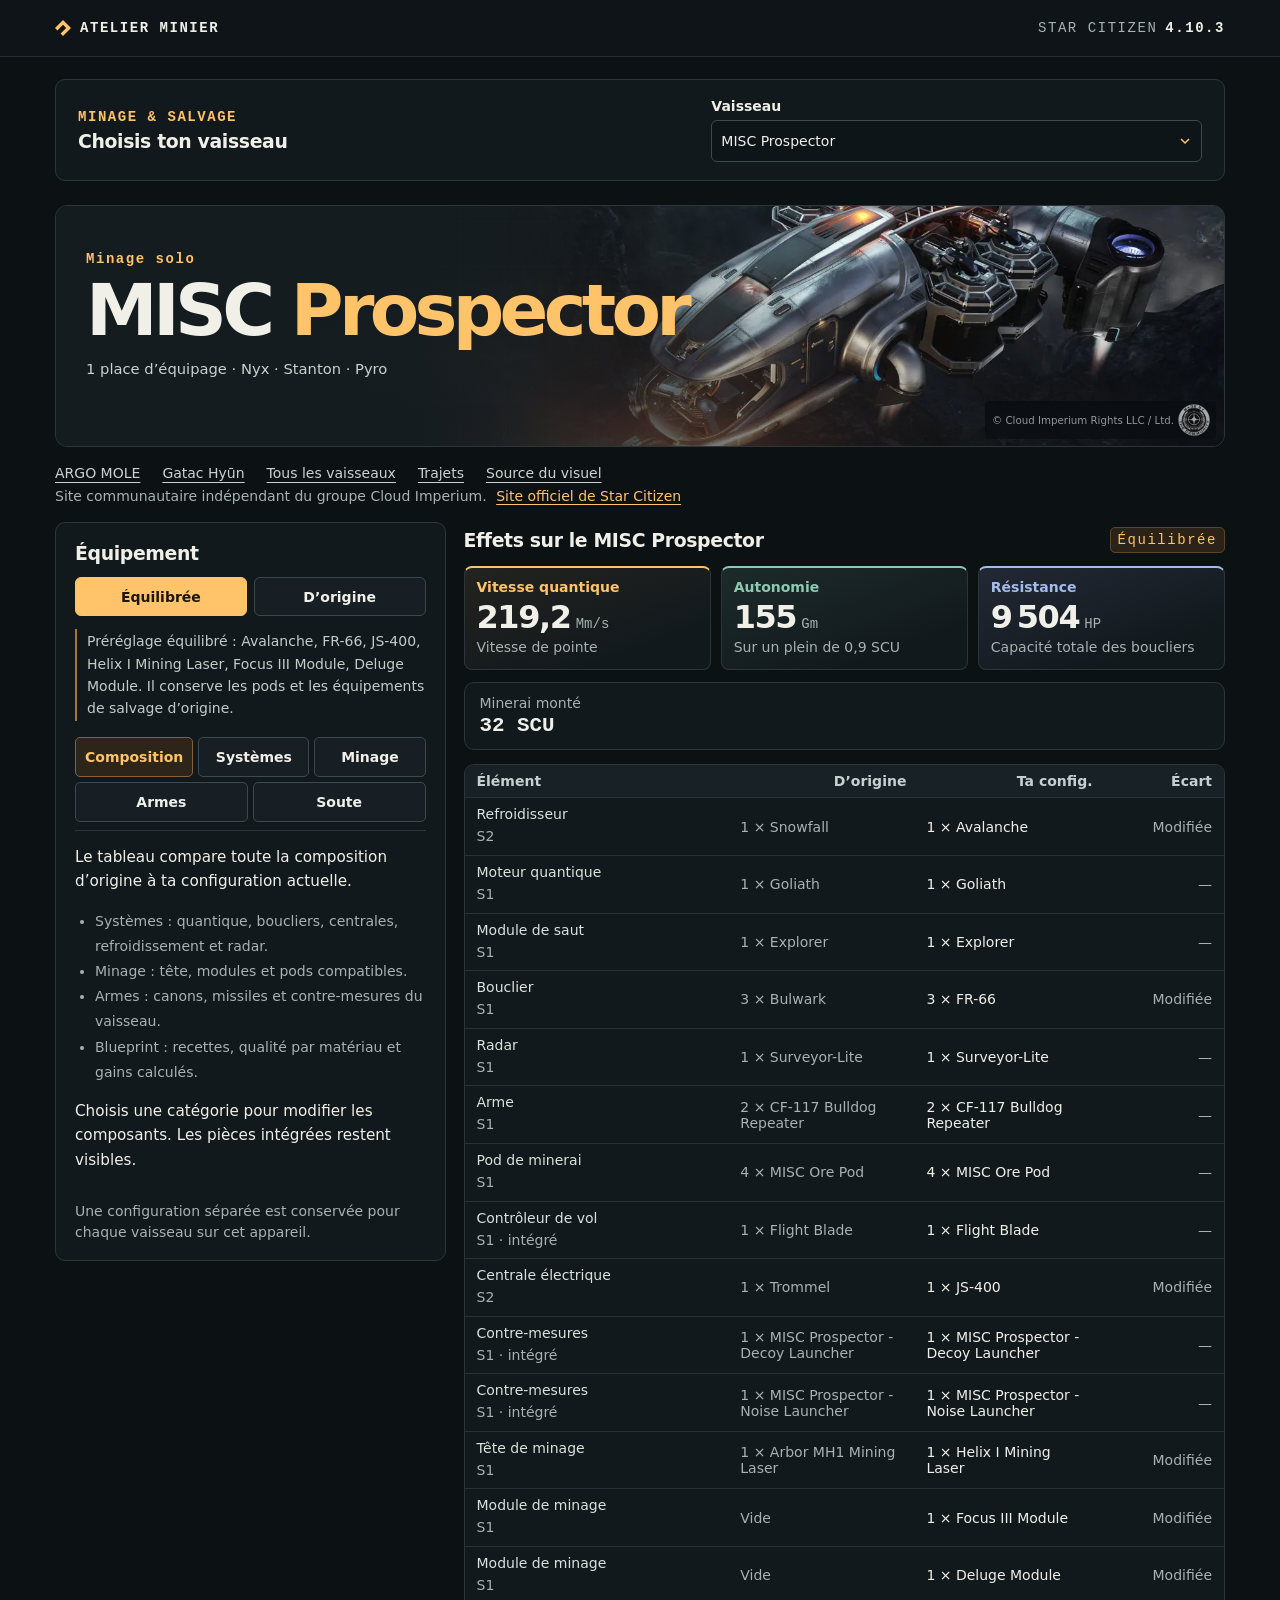
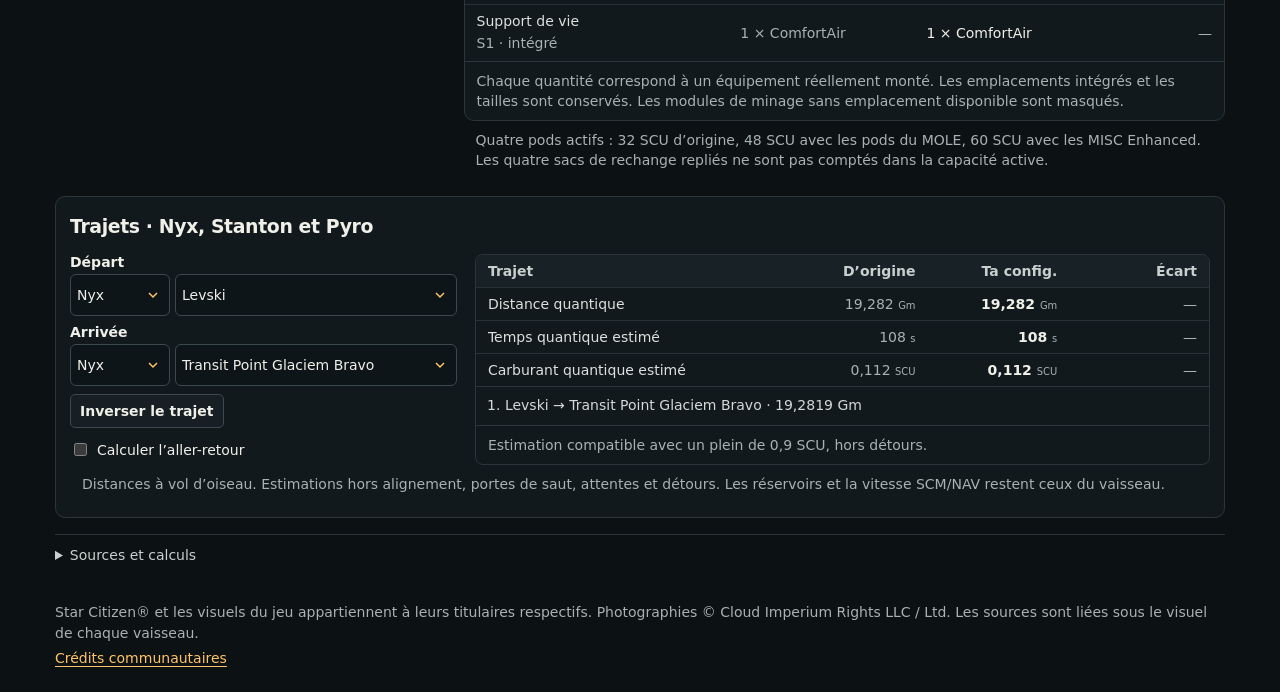
==== flotte.html @ 535df564 "Ajouter les vaisseaux de minage et de salvage Ajouter les configurateurs du Prospector, Golem, Vultu" ====
<!doctype html>
<html lang="fr">
<head>
  <meta charset="utf-8">
  <meta name="viewport" content="width=device-width,initial-scale=1">
  <meta name="referrer" content="no-referrer">
  <meta name="description" content="Configure les vaisseaux de minage et de salvage de Star Citizen. Compositions d’origine, composants compatibles, pods et blueprints.">
  <title>Atelier minier · Flotte de minage et salvage</title>
  <link rel="stylesheet" href="style.css?v=2">
  <link rel="stylesheet" href="fleet-style.css?v=1">
  <script src="fleet-data.js?v=1" defer></script>
  <script src="fleet-model.js?v=1" defer></script>
  <script src="fleet-app.js?v=1" defer></script>
</head>
<body>
  <header class="top"><div class="wrap top-inner"><div class="brand"><i aria-hidden="true"></i> ATELIER MINIER</div><div class="patch">STAR CITIZEN <strong>4.10.3</strong></div></div></header>
  <main class="wrap">
    <section class="fleet-picker panel" aria-labelledby="fleet-title">
      <div><p class="eyebrow">MINAGE &amp; SALVAGE</p><h2 id="fleet-title">Choisis ton vaisseau</h2></div>
      <div class="field"><label for="ship-picker">Vaisseau</label><select id="ship-picker"><optgroup label="Minage"><option value="prospector">MISC Prospector</option><option value="golem">Drake Golem</option><option value="mole">ARGO MOLE</option></optgroup><optgroup label="Minage et salvage"><option value="hyun">Gatac Hyūn</option></optgroup><optgroup label="Salvage"><option value="vulture">Drake Vulture</option><option value="fortune">MISC Fortune</option><option value="salvation">RSI Salvation</option><option value="moth">ARGO MOTH</option><option value="reclaimer">Aegis Reclaimer</option></optgroup></select></div>
    </section>
    <section class="hero fleet-hero" aria-labelledby="ship-title">
      <div class="hero-image"><img id="ship-image" src="fleet-prospector.webp" alt="MISC Prospector en opération de minage" width="1280" height="768"><span class="visual-credit">© Cloud Imperium Rights LLC / Ltd.</span></div>
      <div class="hero-copy"><p class="eyebrow" id="ship-role">MINAGE SOLO</p><h1 id="ship-title">MISC <span>Prospector</span></h1><p class="hero-sub" id="ship-summary">Nyx · Stanton · Pyro</p></div>
    </section>
    <nav class="page-links" aria-label="Navigation"><a href="index.html">ARGO MOLE</a><a href="hyun.html">Gatac Hyūn</a><a href="flotte.html" aria-current="page">Tous les vaisseaux</a><a href="#route">Trajets</a><a id="image-source" href="https://robertsspaceindustries.com/en/comm-link/transmission/18553-Alpha-317-Has-Launched" target="_blank" rel="noopener noreferrer">Source du visuel</a></nav>
    <p class="fan-notice">Site communautaire indépendant du groupe Cloud Imperium. <a href="https://robertsspaceindustries.com/">Site officiel de Star Citizen</a></p>
    <div class="workspace">
      <section class="panel setup" aria-labelledby="setup-title">
        <h2 id="setup-title">Équipement</h2>
        <div class="presets" aria-label="Préréglages"><button type="button" id="balanced">Équilibrée</button><button type="button" id="stock">D’origine</button></div>
        <p class="recommendation" id="recommendation"></p>
        <div class="equipment-tabs" aria-label="Catégories">
          <button type="button" data-category="composition" aria-pressed="true">Composition</button>
          <button type="button" data-category="systems" aria-pressed="false">Systèmes</button>
          <button type="button" data-category="mining" aria-pressed="false">Minage</button>
          <button type="button" data-category="salvage" aria-pressed="false">Salvage</button>
          <button type="button" data-category="guns" aria-pressed="false">Armes</button>
          <button type="button" data-category="cargo" aria-pressed="false">Soute</button>
        </div>
        <div class="fields" id="fields"></div>
        <p class="save-state" id="save-state" role="status" aria-live="polite"></p>
      </section>
      <section class="fleet-results" aria-labelledby="result-title">
        <div class="result-header"><h2 id="result-title">Effets sur le vaisseau</h2><span class="mode" id="profile-name"></span></div>
        <div class="metrics" aria-label="Indicateurs de la configuration">
          <article class="metric"><h3>Vitesse quantique</h3><p><strong id="metric-speed">—</strong><span>Mm/s</span></p><div>Vitesse de pointe</div></article>
          <article class="metric range"><h3>Autonomie</h3><p><strong id="metric-range">—</strong><span>Gm</span></p><div id="fuel-label">Sur un plein</div></article>
          <article class="metric resistance"><h3>Résistance</h3><p><strong id="metric-shield">—</strong><span>HP</span></p><div>Capacité totale des boucliers</div></article>
        </div>
        <section class="panel industrial-summary" id="capacity-summary" aria-label="Capacités industrielles"></section>
        <section class="panel mining-hud" id="mining-hud" hidden aria-labelledby="hud-title">
          <h3 id="hud-title">Repères du minage</h3>
          <figure class="fleet-hud-photo"><img src="hud-minage.jpg" alt="HUD de minage : portée à gauche, zone verte et surcharge à droite, intensité du laser en bas" loading="lazy"><figcaption>Portée à gauche · charge à droite · intensité en bas. Les effets ci-dessous suivent la tête et les modules montés.</figcaption></figure>
          <label class="check-row"><input type="checkbox" id="active-modules">Inclure les modules actifs pendant leur durée d’action</label>
          <div id="mining-effects"></div>
        </section>
        <section class="panel salvage-compare" id="salvage-compare" hidden aria-labelledby="scraper-title">
          <h3 id="scraper-title">Comparer les modules de décapage</h3>
          <div class="field"><label for="scraper-comparison">Module à comparer</label><select id="scraper-comparison"></select></div>
          <div id="scraper-stats"></div>
          <p class="panel-note">Comparaison du module seul. Un emplacement indiqué « intégré » dans la composition reste verrouillé. Le rendement réel dépend aussi de la tête, du vaisseau et de l’alignement sur la coque.</p>
        </section>
        <div class="panel comparison"><table><caption class="sr-only" id="comparison-caption">Configuration comparée au montage d’origine</caption><thead><tr><th id="comparison-label" scope="col">Élément</th><th scope="col">D’origine</th><th scope="col">Ta config.</th><th scope="col" id="delta-header">Écart</th></tr></thead><tbody id="comparison"></tbody></table><p class="panel-note" id="comparison-note"></p></div>
        <p class="panel-note" id="ship-notes"></p>
      </section>
    </div>
    <section class="panel route" id="route" aria-labelledby="route-title">
      <div class="result-header"><h2 id="route-title">Trajets · Nyx, Stanton et Pyro</h2></div>
      <div class="route-layout"><div class="route-controls">
        <div class="route-map" id="route-map"><fieldset><legend>Départ</legend><div class="route-fields"><select id="from-system" aria-label="Système de départ"><option value="nyx">Nyx</option><option value="stanton">Stanton</option><option value="pyro">Pyro</option></select><select id="from-point" aria-label="Point de départ"></select></div></fieldset><fieldset><legend>Arrivée</legend><div class="route-fields"><select id="to-system" aria-label="Système d’arrivée"><option value="nyx">Nyx</option><option value="stanton">Stanton</option><option value="pyro">Pyro</option></select><select id="to-point" aria-label="Point d’arrivée"></select></div></fieldset><button type="button" class="secondary" id="swap">Inverser le trajet</button></div>
        <label class="check-row"><input type="checkbox" id="round-trip">Calculer l’aller-retour</label>
      </div><div class="route-results"><table><caption class="sr-only">Comparaison du trajet</caption><thead><tr><th scope="col">Trajet</th><th scope="col">D’origine</th><th scope="col">Ta config.</th><th scope="col">Écart</th></tr></thead><tbody id="route-comparison"></tbody></table><ol class="legs" id="legs"></ol><p class="panel-note" id="route-status"></p></div></div>
      <p class="panel-note">Distances à vol d’oiseau. Estimations hors alignement, portes de saut, attentes et détours. Les réservoirs et la vitesse SCM/NAV restent ceux du vaisseau.</p>
    </section>
    <details class="sources"><summary>Sources et calculs</summary><div class="source-content"><p>Extraction des fichiers de Star Citizen 4.10.3, arrêtée à la révision indiquée. Les choix suivent la taille, les types et les attaches du montage d’origine. Les composants intégrés et les éléments S4 dédiés sont conservés.</p><p>La qualité des matériaux agit uniquement selon les courbes du blueprint répertorié. Une qualité 800 ne produit pas de bonus uniforme et n’augmente pas la capacité d’un pod dont la recette ne comporte aucun bonus de volume. Les prix et les lieux d’achat ne sont pas estimés.</p><p>La résistance affichée représente la capacité des boucliers, et l’intégrité d’une pièce ses points de vie. Elles ne prédisent pas à elles seules la survie du vaisseau. Le refroidissement et la puissance sont des capacités nominales, pas un bilan de consommation en situation.</p><ul><li><a id="ship-source" href="https://github.com/StarCitizenWiki/scunpacked-data/tree/f182b7f111279c9193df81927c9b4dbc8c4f3291">Montage d’origine et composants</a></li><li><a href="https://github.com/StarCitizenWiki/scunpacked-data/blob/f182b7f111279c9193df81927c9b4dbc8c4f3291/blueprints.json">Recettes et courbes de qualité</a></li><li><a href="https://robertsspaceindustries.com/en/ship-matrix">Fiches constructeur</a></li></ul></div></details>
    <footer class="fan-footer"><p>Star Citizen® et les visuels du jeu appartiennent à leurs titulaires respectifs. Photographies © Cloud Imperium Rights LLC / Ltd. Les sources sont liées sous le visuel de chaque vaisseau.</p><a href="https://support.robertsspaceindustries.com/hc/en-us/articles/360006895793-Star-Citizen-Fankit-and-Fandom-FAQ">Crédits communautaires</a></footer>
    <noscript><p>Active JavaScript pour sélectionner le vaisseau et comparer les composants.</p></noscript>
  </main>
  <dialog id="craft-dialog" aria-labelledby="craft-title"><form id="craft-form"><div class="result-header"><div><p class="eyebrow">BLUEPRINT</p><h2 id="craft-title"></h2></div><button class="secondary" type="button" id="close-craft" aria-label="Fermer le blueprint">Fermer</button></div><p class="panel-note" id="craft-note"></p><a id="craft-source" target="_blank" rel="noopener noreferrer">Fiche du blueprint</a><div class="craft-presets" aria-label="Qualité de tous les matériaux"><button class="secondary" type="button" data-quality="500">Tout à 500</button><button class="secondary" type="button" data-quality="800">Tout à 800</button><button class="secondary" type="button" data-quality="1000">Tout à 1 000</button></div><div id="recipe-fields"></div><div class="craft-preview" id="craft-preview"></div><p class="panel-note" id="craft-quality-note"></p><div class="craft-actions"><button type="button" class="secondary" id="standard-item">Revenir à la pièce standard</button><button type="submit" class="primary" id="equip-crafted">Monter la pièce fabriquée</button></div></form></dialog>
</body>
</html>
---- style.css ----
:root {
  color-scheme: dark;
  --bg: #0c1114;
  --surface: #12191d;
  --border: #2c363a;
  --text: #f0f0e9;
  --muted: #a8b2b2;
  --amber: #ffc369;
  --green: #a1d8b9;
  --pink: #f0a597;
  --mono: "IBM Plex Mono", "Cascadia Mono", Consolas, monospace;
  font-family: Inter, "Segoe UI", system-ui, sans-serif;
}
* { box-sizing: border-box; }
body { margin: 0; background: var(--bg); color: var(--text); }
button, input, select { font: inherit; }
button, select, summary { cursor: pointer; }
:focus-visible { outline: 2px solid var(--amber); outline-offset: 3px; }
[hidden] { display: none !important; }
.wrap { width: min(1170px, calc(100% - 72px)); margin-inline: auto; }
.top { border-bottom: 1px solid #222d31; background: #0e1417; }
.top-inner { height: 56px; display: flex; align-items: center; justify-content: space-between; }
.brand, .patch, .eyebrow, .mode { font-family: var(--mono); letter-spacing: .11em; }
.brand { display: flex; align-items: center; gap: 9px; font-size: .82rem; font-weight: 700; }
.brand i { display: inline-block; width: 16px; height: 16px; background: var(--amber); clip-path: polygon(0 50%, 50% 0, 100% 50%, 50% 100%, 35% 85%, 70% 50%, 50% 30%, 15% 65%); }
.brand span { color: #758489; }
.patch { display: flex; align-items: center; gap: 8px; color: var(--muted); font-size: .69rem; white-space: nowrap; }
.patch span { width: 6px; height: 6px; border-radius: 50%; background: var(--green); margin-right: 3px; }
.patch strong { color: var(--text); font-weight: 600; }
.hero { isolation: isolate; overflow: hidden; position: relative; margin: 24px 0; border: 1px solid var(--border); border-radius: 12px; background: #161e22; }
.hero::before {
  position: absolute; inset: 0; z-index: -2; content: "";
  background: radial-gradient(ellipse at 79% 58%, #554032, transparent 55%), repeating-linear-gradient(90deg, transparent 0 44px, #ffffff0b 44px 45px), repeating-linear-gradient(0deg, transparent 0 44px, #ffffff0b 44px 45px);
}
.hero-image { position: absolute; inset: 0 0 0 36%; z-index: -1; mask-image: linear-gradient(90deg, transparent 0%, #000 36%); }
.hero-image::after { position: absolute; inset: 0; content: ""; background: linear-gradient(0deg, #12181d75, transparent 65%); }
.hero-image img { width: 100%; height: 100%; object-fit: cover; object-position: center 55%; display: block; }
.hero-copy { padding: 25px 30px 28px; background: linear-gradient(90deg, #151c20 0%, #151c20e8 31%, transparent 66%); }
.eyebrow { color: var(--amber); font-size: .72rem; font-weight: 600; margin: 0 0 8px; }
h1 { font-size: clamp(3rem, 7vw, 5rem); line-height: .99; letter-spacing: -.065em; margin: 0 0 11px; font-weight: 800; }
h1 span { color: var(--amber); }
.hero-sub { margin: 0; color: #cad1ce; font-size: .92rem; }
.hero-sub span { margin-inline: 5px; color: #849094; }
.workspace { display: grid; grid-template-columns: minmax(250px, .88fr) minmax(0, 2fr); gap: 18px; align-items: start; }
.panel { border: 1px solid var(--border); border-radius: 10px; background: var(--surface); }
.setup { padding: 19px 19px 17px; }
h2 { margin: 0; font-size: 1.18rem; letter-spacing: -.02em; }
.presets { display: grid; grid-template-columns: 1fr 1fr; gap: 7px; margin-top: 13px; }
.presets button { border: 1px solid #3a474b; border-radius: 6px; background: #171f24; color: var(--text); min-height: 39px; padding: 6px 8px; font-size: .84rem; font-weight: 650; }
.presets button:hover { border-color: var(--amber); }
.presets button[aria-pressed="true"] { background: var(--amber); color: #1d1509; border-color: var(--amber); }
.recommendation { margin: 13px 0 16px; color: #c4ccca; border-left: 2px solid #a87639; padding: 1px 0 1px 10px; font-size: .8rem; line-height: 1.48; }
.recommendation strong { color: var(--text); font-weight: 650; }
.fields { display: grid; gap: 12px; }
.field label, .distance label { display: flex; align-items: baseline; justify-content: space-between; gap: 8px; font-size: .81rem; font-weight: 650; margin-bottom: 5px; }
.field label span { color: var(--amber); font: .72rem var(--mono); }
.field select, .distance-input input { width: 100%; min-height: 39px; border: 1px solid #3c4a4f; border-radius: 6px; background: #0e1519; color: var(--text); padding: 7px 9px; font-size: .85rem; }
.field select:hover, .distance-input input:hover { border-color: #82918f; }
small { display: block; font-size: .72rem; line-height: 1.4; color: var(--muted); margin-top: 5px; }
.distance { border-top: 1px solid var(--border); margin-top: 15px; padding-top: 13px; }
.distance label span { color: var(--muted); font-weight: 400; font-size: .72rem; }
.distance-input { position: relative; }
.distance-input input { padding-right: 49px; }
.distance-input span { position: absolute; right: 13px; top: 10px; font: .8rem var(--mono); color: var(--muted); pointer-events: none; }
.distance-input input[aria-invalid="true"] { border-color: var(--pink); }
.result-header { display: flex; align-items: center; justify-content: space-between; flex-wrap: wrap; gap: 9px; min-height: 30px; margin: 3px 0 11px; }
.mode { color: var(--amber); background: #2c2318; border: 1px solid #5e4527; border-radius: 5px; padding: 4px 7px; font-size: .65rem; }
.metrics { display: grid; grid-template-columns: repeat(3, minmax(0, 1fr)); gap: 10px; margin-bottom: 12px; }
.metric { --tone: var(--amber); min-width: 0; background: linear-gradient(160deg, #23231f, #12191d 76%); border: 1px solid var(--border); border-top: 2px solid var(--tone); border-radius: 8px; padding: 11px 12px 12px; }
.metric.range { --tone: #8bc9b1; background: linear-gradient(160deg, #1d2b2a, #12191d 76%); }
.metric.resistance { --tone: #a4bceb; background: linear-gradient(160deg, #222935, #12191d 76%); }
.metric h3 { margin: 0; color: var(--tone); font-size: .78rem; font-weight: 650; }
.metric p { display: flex; flex-wrap: wrap; align-items: baseline; gap: 0 5px; margin: 4px 0 3px; }
.metric p strong { font-size: clamp(1.4rem, 2.7vw, 2rem); white-space: nowrap; letter-spacing: -.044em; line-height: 1.13; font-variant-numeric: tabular-nums; }
.metric p span { font: .69rem var(--mono); color: var(--muted); }
.metric div { color: var(--muted); font-size: .69rem; line-height: 1.35; }
.paint-preview { margin: 0 0 12px; overflow: hidden; }
.paint-preview img { display: block; width: 100%; height: auto; aspect-ratio: 16 / 9; background: var(--bg); }
.paint-preview figcaption {
  display: flex; justify-content: space-between; align-items: baseline; flex-wrap: wrap;
  gap: 5px 12px; padding: 9px 12px; font-size: .85rem;
}
.paint-links { display: inline-flex; flex-wrap: wrap; gap: 4px 12px; font-size: .74rem; }
.paint-links a:last-child { color: var(--muted); }
.comparison { overflow: hidden; }
table { width: 100%; border-collapse: collapse; table-layout: fixed; }
thead { background: #182126; }
th, td { font-size: .78rem; padding: 8px 10px; vertical-align: middle; }
thead th { font-weight: 650; text-align: right; color: #c8d0cf; }
th:first-child { text-align: left; width: 42%; padding-left: 12px; }
th:last-child, td:last-child { padding-right: 12px; }
tbody tr { border-top: 1px solid #283236; }
tbody th { font-weight: 500; color: #dce1dd; }
td { text-align: right; font-variant-numeric: tabular-nums; }
td:nth-child(2) { color: var(--muted); }
td:nth-child(3) { font-weight: 650; }
td:last-child { color: var(--muted); }
td.good { color: var(--green); }
td.bad { color: var(--pink); }
.unit { color: var(--muted); font-weight: 400; font-size: .71em; display: inline-block; }
.route-status { margin: 0; padding: 9px 12px; font-size: .8rem; border-top: 1px solid #704338; background: #31201e; color: #ffc2b4; }
.sources { margin: 16px 0 25px; color: var(--muted); border-top: 1px solid var(--border); font-size: .78rem; line-height: 1.55; }
.sources summary { width: fit-content; padding: 10px 0; color: #c8d1ce; }
.source-content { max-width: 900px; }
.source-content p { margin: 0 0 8px; }
.source-content ul { display: flex; flex-wrap: wrap; gap: 4px 18px; padding-left: 17px; }
a { color: var(--amber); text-underline-offset: 3px; }
.sr-only { position: absolute; width: 1px; height: 1px; padding: 0; margin: -1px; overflow: hidden; clip-path: inset(50%); white-space: nowrap; border: 0; }
@media (max-width: 850px) {
  .wrap { width: calc(100% - 36px); }
  .workspace { gap: 12px; grid-template-columns: minmax(216px, .9fr) minmax(0, 1.8fr); }
  .setup { padding: 14px; }
  th, td { padding-inline: 5px; }
  .metrics { gap: 6px; }
  .metric { padding-inline: 8px; }
}
@media (max-width: 650px) {
  .wrap { width: calc(100% - 28px); }
  .top-inner { height: 47px; }
  .hero { margin: 14px 0; }
  .hero-copy { padding: 20px 15px; background: linear-gradient(90deg, #151c20 2%, #151c20d9 40%, transparent 87%); }
  .hero-image { left: 25%; }
  .hero-image img { object-position: 54% center; }
  .workspace { grid-template-columns: 1fr; gap: 16px; }
  .fields { grid-template-columns: repeat(2, minmax(0, 1fr)); gap: 10px; }
  .metrics { gap: 7px; }
  .metric p strong { font-size: clamp(1.2rem, 5vw, 1.7rem); }
  .metric div { font-size: .64rem; }
}
@media (max-width: 365px) {
  .fields { grid-template-columns: 1fr; }
  .metric h3, th, td { font-size: .7rem; }
  th:first-child { padding-left: 8px; }
  th:last-child, td:last-child { padding-right: 8px; }
}

.page-links { display: flex; gap: 12px 22px; flex-wrap: wrap; margin: -6px 0 15px; font-size: .82rem; }
.page-links a { color: #cbd3d0; text-underline-offset: 4px; }
.page-links a:hover { color: var(--amber); }
.workspace { grid-template-columns: minmax(330px, 1fr) minmax(0, 1.95fr); }
.equipment-tabs, .route-modes, .craft-presets { display: flex; gap: 5px; flex-wrap: wrap; }
.equipment-tabs { margin: 0 0 14px; padding-bottom: 8px; border-bottom: 1px solid var(--border); }
.equipment-tabs button, .route-modes button, .secondary, .primary {
  background: #171f24; border: 1px solid #3c494e; color: var(--text); font-size: .78rem; font-weight: 650;
  padding: 6px 9px; min-height: 34px; border-radius: 5px;
}
.equipment-tabs button { flex: 1; }
.equipment-tabs button[aria-pressed="true"], .route-modes button[aria-pressed="true"] {
  color: var(--amber); border-color: #87613b; background: #2d241a;
}
.secondary:hover, .primary:hover, .equipment-tabs button:hover, .route-modes button:hover { border-color: var(--amber); }
.primary { background: var(--amber); border-color: var(--amber); color: #211609; }
button:disabled { opacity: .5; cursor: default; }
.fields { display: flex; flex-direction: column; gap: 10px; }
.field-control { display: flex; gap: 5px; }
.field-control select { min-width: 0; }
.field-control .secondary { flex: none; white-space: nowrap; padding-inline: 7px; font-size: .72rem; }
.field-control .crafted { color: var(--amber); border-color: #87613b; }
.group-edit { border: 1px solid var(--border); border-radius: 6px; padding: 0 9px; }
.group-edit > summary { padding: 9px 0; font-size: .79rem; font-weight: 650; }
.group-edit > .fields { padding: 1px 0 11px; }
.group-edit > summary span { color: var(--muted); font-size: .71rem; margin-left: 4px; font-weight: 400; }
.panel-note { margin: 0; padding: 9px 12px; color: var(--muted); font-size: .74rem; line-height: 1.43; }
.comparison .panel-note { border-top: 1px solid var(--border); }
.route { margin-top: 17px; padding: 14px; }
.route .result-header { margin: 0 0 13px; }
.route-layout { display: grid; grid-template-columns: minmax(285px, 1fr) minmax(0, 1.9fr); gap: 18px; }
.route-map { display: grid; gap: 8px; }
.route-controls .distance { border: 0; padding: 0; margin: 0; }
.route-controls fieldset { margin: 0; padding: 0; border: 0; min-width: 0; }
.route-controls legend { font-size: .8rem; font-weight: 650; margin-bottom: 4px; padding: 0; }
.route-fields { display: grid; grid-template-columns: 88px minmax(0, 1fr); gap: 5px; }
.route-fields select, .recipe-quality {
  background: #0e1519; color: var(--text); border: 1px solid #3c4a4f; border-radius: 6px;
  min-width: 0; min-height: 37px; padding: 6px; font-size: .81rem;
}
#swap { justify-self: start; }
.check-row { display: flex; align-items: center; gap: 7px; margin-top: 12px; font-size: .8rem; }
.check-row input { accent-color: var(--amber); }
.route-results { border: 1px solid var(--border); border-radius: 8px; overflow: hidden; }
.route-results .panel-note { border-top: 1px solid var(--border); }
.legs { margin: 0; padding: 8px 12px 8px 29px; color: #d3dad7; font-size: .75rem; line-height: 1.55; border-top: 1px solid var(--border); }
.legs:empty { display: none; }
.legs .gate-leg { color: var(--amber); }
dialog { width: min(610px, calc(100% - 24px)); max-height: calc(100% - 24px); overflow: auto; padding: 17px; background: var(--surface); color: var(--text); border: 1px solid #586564; border-radius: 11px; }
dialog::backdrop { background: #070a0cd9; }
dialog .result-header { margin: 0; }
dialog .eyebrow { margin-bottom: 3px; }
dialog .panel-note { padding: 8px 0; }
.craft-presets { margin: 4px 0 10px; }
.recipe-row { border-top: 1px solid var(--border); padding: 8px 0; display: grid; grid-template-columns: 1fr 74px; gap: 8px; align-items: center; }
.recipe-row label { font-size: .81rem; }
.recipe-row label span { display: block; color: var(--muted); font-size: .72rem; }
.recipe-quality { width: 100%; }
.craft-preview { border: 1px solid var(--border); border-radius: 6px; overflow: hidden; margin-top: 4px; }
.craft-actions { display: flex; justify-content: flex-end; flex-wrap: wrap; gap: 7px; margin-top: 12px; }
@media (max-width: 900px) {
  .workspace { grid-template-columns: minmax(285px, 1fr) minmax(0, 1.45fr); }
  .route-layout { grid-template-columns: minmax(220px, 1fr) minmax(0, 1.35fr); gap: 11px; }
}
@media (max-width: 700px) {
  .workspace, .route-layout { grid-template-columns: 1fr; }
  .route .result-header { min-height: 0; }
  .route-controls { padding-bottom: 5px; }
}

#craft-source { display: inline-block; margin-bottom: 7px; font-size: .76rem; }

.fan-notice { color: var(--muted); font-size: .8rem; line-height: 1.45; margin: -10px 0 16px; }
.fan-notice a { margin-inline-start: 5px; }
.fan-footer { color: var(--muted); font-size: .8rem; line-height: 1.5; padding: 0 0 22px; }
.fan-footer p { margin: 0 0 4px; }
.credited-photo { position: relative; overflow: hidden; }
.visual-credit {
  position: absolute; bottom: 7px; right: 8px; display: flex; align-items: center;
  min-height: 38px; padding: 4px 42px 4px 7px; border-radius: 4px;
  background: #05090cd9 url("assets/made-by-community.png") right 5px center / 34px no-repeat;
  color: #e0e6e3; font-size: .64rem; pointer-events: none;
}
.paint-links { align-items: center; }
.paint-dialog { width: min(1100px, calc(100% - 24px)); }
.paint-dialog .result-header { margin-bottom: 9px; }
.paint-dialog img { display: block; width: 100%; height: auto; max-height: 74vh; object-fit: contain; background: var(--bg); }

.mining-hud { margin-bottom: 12px; padding: 13px; }
.hud-header { display: flex; flex-wrap: wrap; align-items: center; justify-content: space-between; gap: 9px; margin-bottom: 12px; }
.hud-header h3 { margin: 0; font-size: 1rem; letter-spacing: -.018em; }
.hud-header label { display: flex; align-items: center; gap: 7px; color: var(--muted); font-size: .77rem; }
.hud-header select { min-height: 34px; padding: 4px 7px; border: 1px solid #3c494e; border-radius: 5px; background: #0e1519; color: var(--text); }
.hud-layout { display: grid; grid-template-columns: repeat(auto-fit, minmax(min(100%, 300px), 1fr)); gap: 14px; align-items: start; }
.hud-figure { margin: 0; }
.hud-photo { position: relative; border: 1px solid var(--border); border-radius: 7px; background: #090f14; }
.hud-photo img { display: block; width: 100%; height: auto; border-radius: 6px; }
.hud-pin {
  --pin-color: var(--amber);
  position: absolute; transform: translate(-50%, -50%); min-height: 32px; padding: 4px 8px;
  border: 1px solid var(--pin-color); border-radius: 5px; background: #0b1115f0; color: var(--pin-color);
  box-shadow: 0 0 0 2px #061017ae; font-size: .72rem; font-weight: 750; white-space: nowrap;
}
.hud-pin[data-hud-area="range"] { left: 16%; top: 31%; }
.hud-pin[data-hud-area="rock"] { left: 15%; top: 58%; }
.hud-pin[data-hud-area="window"] { --pin-color: var(--green); left: 84%; top: 54%; }
.hud-pin[data-hud-area="overcharge"] { --pin-color: var(--pink); left: 83%; top: 30%; }
.hud-pin[data-hud-area="power"] { --pin-color: #b0caf7; left: 82%; top: 72%; }
.hud-pin:hover, .hud-pin[aria-pressed="true"] { background: var(--pin-color); color: #11171a; }
.hud-figure figcaption { color: var(--muted); font-size: .65rem; line-height: 1.45; margin: 6px 0 8px; }
.hud-choices { display: flex; flex-wrap: wrap; gap: 6px; }
.hud-choices .secondary { font-size: .73rem; }
.hud-choices [aria-pressed="true"] { border-color: #87613b; color: var(--amber); background: #2d241a; }
.hud-readout h4 { margin: 0 0 5px; font-size: .88rem; }
.hud-readout > p { margin: 0 0 8px; color: var(--muted); font-size: .76rem; line-height: 1.48; }
.hud-part { margin-top: 7px; padding: 8px 9px; border: 1px solid var(--border); border-radius: 6px; background: #0f161a; }
.hud-part h5 { margin: 0; font-size: .78rem; }
.hud-part p { margin: 3px 0 0; color: var(--muted); font-size: .71rem; line-height: 1.4; }
.hud-part dl { margin: 5px 0 0; }
.hud-line { display: grid; grid-template-columns: minmax(0, 1fr) auto; align-items: baseline; gap: 6px; padding: 3px 0; font-size: .74rem; line-height: 1.38; }
.hud-line + .hud-line { border-top: 1px solid #253034; }
.hud-line dd { display: grid; margin: 0; text-align: right; white-space: nowrap; font-variant-numeric: tabular-nums; }
.hud-delta { color: var(--muted); font-weight: 650; }
.hud-delta.good { color: var(--green); }
.hud-delta.bad { color: var(--pink); }
.hud-readout .hud-reference { margin: 7px 0 0; }
---- fleet-style.css ----
body { font-size: 1rem; }
.patch,.eyebrow,.mode,.brand,.page-links,.fan-notice,.fan-footer { font-size: .875rem; }
.fleet-picker { margin-top: 22px; padding: 18px 22px; display: grid; grid-template-columns: 1fr minmax(230px, .8fr); gap: 20px; align-items: center; }
.fleet-picker .eyebrow { margin-bottom: 5px; }
.fleet-picker .field label { margin-bottom: 6px; }
.fleet-hero { min-height: 240px; }
.fleet-hero .hero-copy { padding-block: 45px; min-height: 240px; }
.fleet-hero h1 { font-size: clamp(2.8rem,6vw,4.5rem); max-width: 60%; }
.fleet-hero .hero-sub { max-width: 54%; line-height: 1.6; }
.fleet-hero .hero-image { inset-inline-start: 30%; }
.fleet-hero .hero-image img { object-position: center; }
.fleet-results { min-width: 0; }
.field label,.field select,.field-control .secondary,.secondary,.primary,.equipment-tabs button,.presets button,
.recommendation,.panel-note,small,th,td,.group-edit>summary,.group-edit>summary span,.metric h3,.metric div,.save-state,
.recipe-row label,.recipe-row label span,.recipe-quality,.route-fields select,.route-controls legend,.check-row,.legs { font-size: .875rem; }
.field label span,.metric p span { font-size: .875rem; }
.field select, .route-fields select { min-height: 42px; padding-right: 30px; appearance: none; background-image: url("data:image/svg+xml,%3Csvg xmlns='http://www.w3.org/2000/svg' viewBox='0 0 16 16'%3E%3Cpath d='m4 6 4 4 4-4' stroke='%23ffc369' stroke-width='1.5' fill='none'/%3E%3C/svg%3E"); background-size: 16px; background-position: right 8px center; background-repeat: no-repeat; }
.field select:disabled { opacity: .75; cursor: default; }
.equipment-tabs button { flex-basis: 29%; min-height: 40px; }
.save-state { color: var(--muted); margin: 14px 0 0; line-height: 1.5; }
.recommendation { line-height: 1.6; }
.industrial-summary { padding: 12px 15px; display: flex; flex-wrap: wrap; gap: 10px 22px; margin-bottom: 14px; }
.industrial-summary div { font-size: .875rem; color: var(--muted); }
.industrial-summary strong { color: var(--text); display: block; margin-top: 3px; font: 650 1.3rem var(--mono); }
.comparison th:first-child { width: 35%; }
.comparison th:last-child { width: 16%; }
.comparison td { overflow-wrap: anywhere; }
.comparison td.component { text-align: left; font-weight: 500; }
.comparison td .part-quality { display: block; color: var(--amber); margin-top: 4px; font-size: .875rem; }
.composition-intro p { font-size: .95rem; line-height: 1.6; margin-top: 0; }
.composition-intro ul { color: var(--muted); font-size: .875rem; line-height: 1.8; padding-left: 20px; }
.mining-hud h3,.salvage-compare h3 { margin: 0 0 12px; font-size: 1.05rem; }
.fleet-hud-photo { margin: 0 0 12px; }
.fleet-hud-photo img { width: 100%; max-height: 300px; object-fit: contain; display: block; background: #030c14; border: 1px solid var(--border); border-radius: 6px; }
.fleet-hud-photo figcaption { color: var(--muted); font-size: .875rem; line-height: 1.5; margin-top: 7px; }
.mining-effect-grid { display: grid; gap: 8px; margin-top: 14px; }
.mining-effect { display: flex; justify-content: space-between; gap: 10px; font-size: .875rem; padding-bottom: 8px; border-bottom: 1px solid var(--border); }
.good { color: var(--green); }.bad { color: var(--pink); }
.mining-pieces { color: var(--muted); font-size: .875rem; line-height: 1.6; }
.salvage-compare { padding: 14px; margin-bottom: 14px; }
.salvage-compare .panel-note { padding: 9px 0 0; }
.scraper-values { display: flex; flex-wrap: wrap; gap: 12px 22px; padding: 12px 0; }
.scraper-values div { font-size: .875rem; color: var(--muted); }.scraper-values strong { color: var(--text); display: block; margin-top: 4px; font-family: var(--mono); }
.status-error { color: var(--pink); }
.sources { font-size: .875rem; }
.route-results { min-width: 0; }.route-fields { grid-template-columns: 100px minmax(0,1fr); }
@media(max-width:900px) { .workspace { grid-template-columns: minmax(275px,1fr) minmax(0,1.5fr); }.route-layout { grid-template-columns: 1fr; } }
@media(max-width:700px) { .workspace { grid-template-columns: 1fr; }.fleet-picker { grid-template-columns: 1fr; padding: 16px; gap: 12px; }.fleet-hero .hero-copy { padding: 26px 18px; min-height: 230px; }.fleet-hero h1 { max-width: 70%; font-size: 2.9rem; }.fleet-hero .hero-sub { max-width: 70%; }.fleet-hero .hero-image { inset-inline-start: 18%; }.metrics { grid-template-columns: repeat(3,minmax(0,1fr)); }.metric { padding: 10px 8px; }.metric div,.metric h3 { font-size: .875rem; }.comparison th:first-child { width: 31%; }.comparison th:last-child { width: 16%; }th,td { padding: 9px 5px; }.route { padding: 13px; } }
@media(max-width:420px) { .metrics { grid-template-columns: 1fr; }.metric p strong { font-size: 1.8rem; }.metric p { margin-bottom: 4px; }.fleet-hero .hero-sub { max-width: 80%; }.fleet-hero h1 { max-width: 85%; }.comparison th:last-child,.comparison td:last-child { padding-right: 6px; }.comparison th:first-child { padding-left: 7px; } }
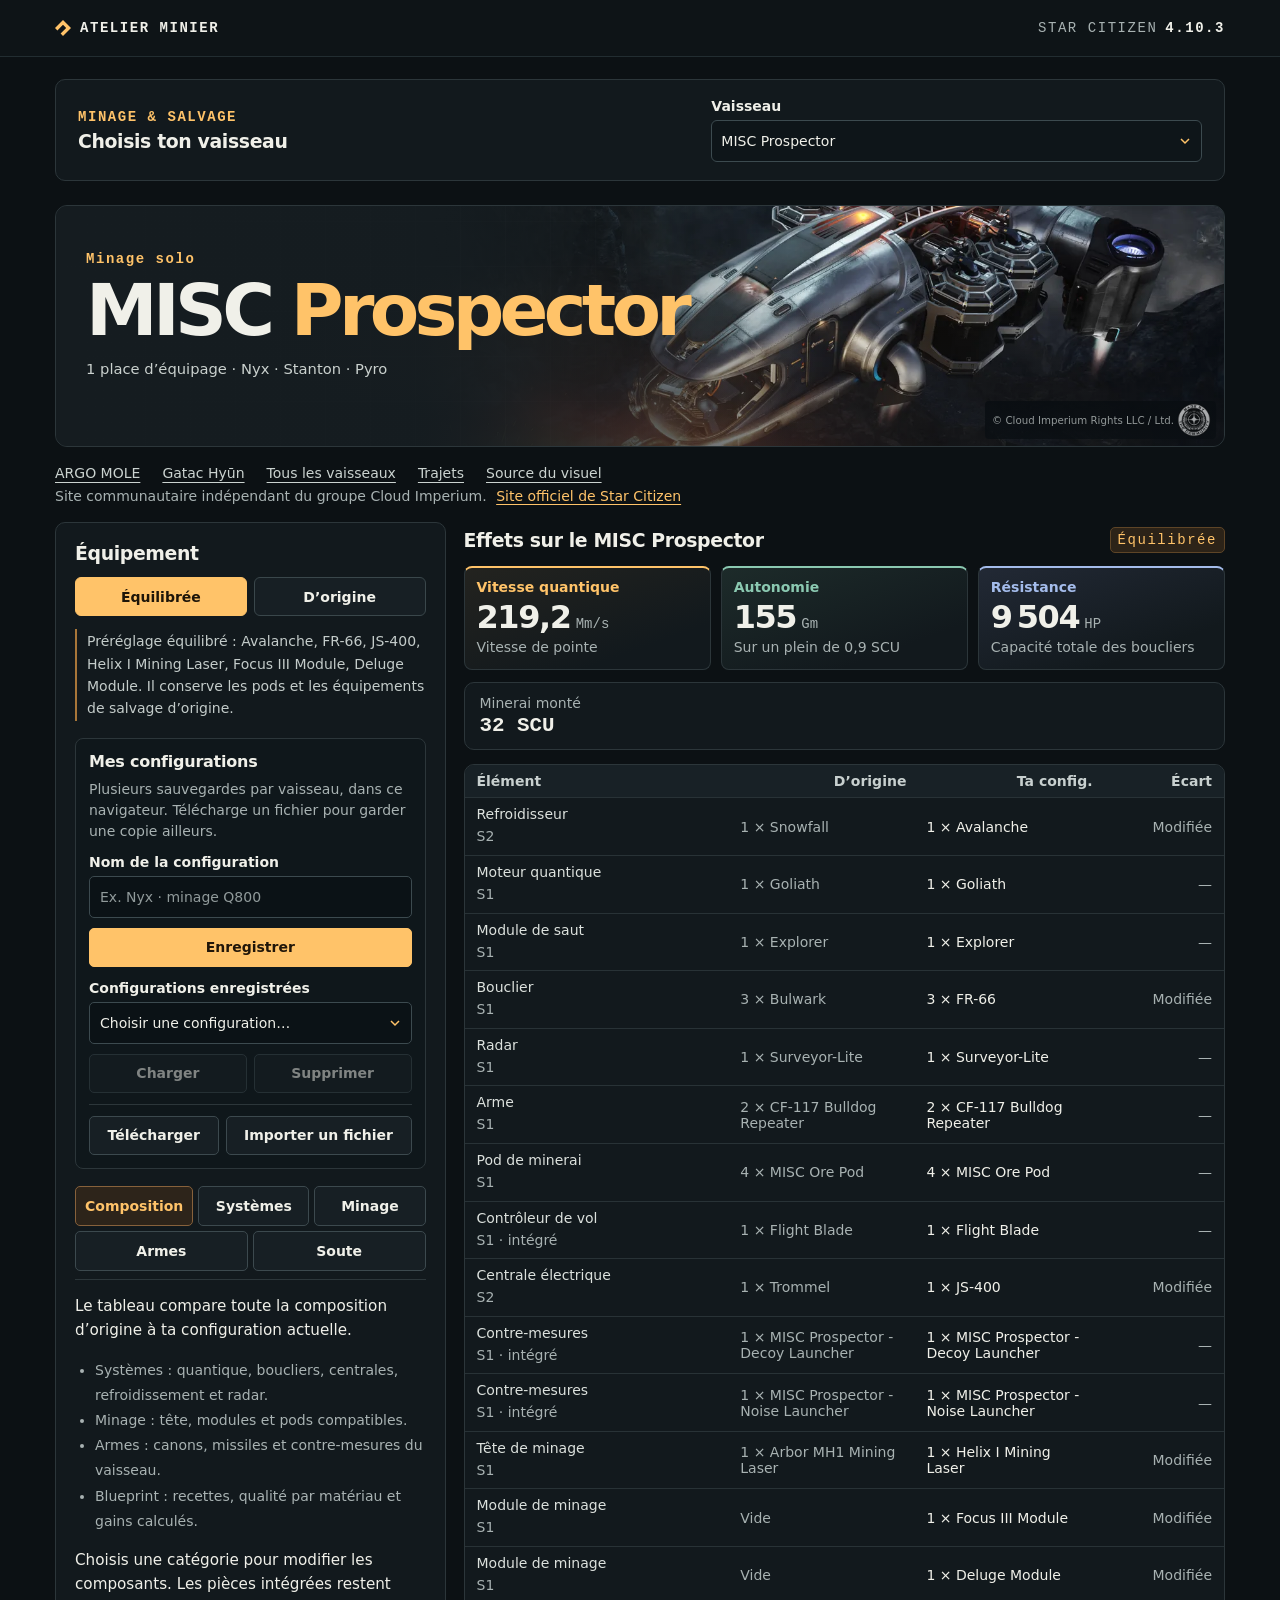
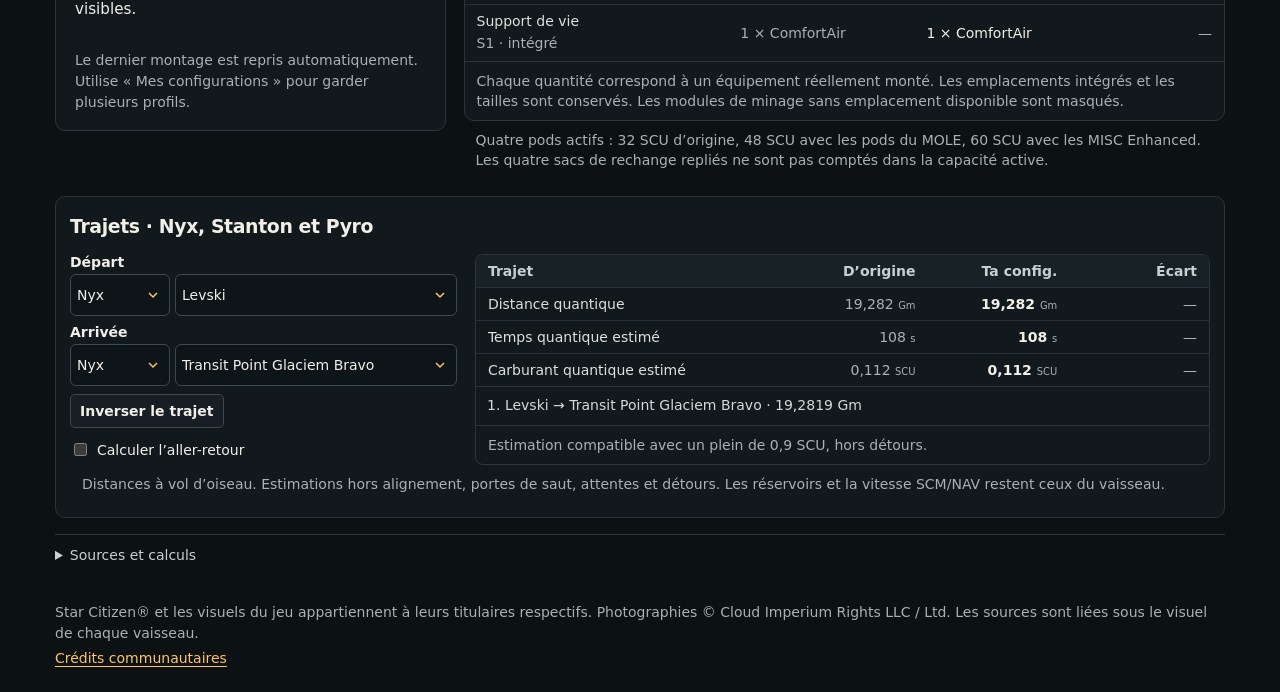
==== commit cf103f1a: "Ajouter les configurations nommées et leur export Permettre plusieurs configurations nommées par vai" ====
--- a/flotte.html
+++ b/flotte.html
@@ -8,9 +8,11 @@
   <title>Atelier minier · Flotte de minage et salvage</title>
   <link rel="stylesheet" href="style.css?v=2">
   <link rel="stylesheet" href="fleet-style.css?v=1">
+  <link rel="stylesheet" href="configurations.css?v=1">
+  <script src="configurations.js?v=1" defer></script>
   <script src="fleet-data.js?v=1" defer></script>
   <script src="fleet-model.js?v=1" defer></script>
-  <script src="fleet-app.js?v=1" defer></script>
+  <script src="fleet-app.js?v=2" defer></script>
 </head>
 <body>
   <header class="top"><div class="wrap top-inner"><div class="brand"><i aria-hidden="true"></i> ATELIER MINIER</div><div class="patch">STAR CITIZEN <strong>4.10.3</strong></div></div></header>
@@ -30,6 +32,7 @@
         <h2 id="setup-title">Équipement</h2>
         <div class="presets" aria-label="Préréglages"><button type="button" id="balanced">Équilibrée</button><button type="button" id="stock">D’origine</button></div>
         <p class="recommendation" id="recommendation"></p>
+        <div id="configurations"></div>
         <div class="equipment-tabs" aria-label="Catégories">
           <button type="button" data-category="composition" aria-pressed="true">Composition</button>
           <button type="button" data-category="systems" aria-pressed="false">Systèmes</button>
--- a/configurations.css
+++ b/configurations.css
@@ -0,0 +1,18 @@
+.named-configs { border: 1px solid var(--border); background: #0f171b; border-radius: 8px; margin: 17px 0; padding: 13px; }
+.named-configs h3 { margin: 0; font-size: 1rem; letter-spacing: -.015em; }
+.named-configs .configs-help { color: var(--muted); font-size: .875rem; line-height: 1.5; margin: 8px 0 12px; }
+.configs-field { margin: 10px 0; }
+.configs-field label { display: block; margin-bottom: 6px; font-size: .875rem; font-weight: 600; }
+.configs-field input,.configs-field select { width: 100%; min-width: 0; min-height: 42px; padding: 8px 10px; border: 1px solid #3c4a4f; border-radius: 5px; background-color: #0b1216; color: var(--text); font: inherit; font-size: .875rem; }
+.configs-field input::placeholder { color: #a8b2b2; opacity: .85; }
+.configs-field select { appearance: none; padding-right: 29px; background: #0b1216 url("data:image/svg+xml,%3Csvg xmlns='http://www.w3.org/2000/svg' viewBox='0 0 16 16'%3E%3Cpath d='m4 6 4 4 4-4' stroke='%23ffc369' stroke-width='1.5' fill='none'/%3E%3C/svg%3E") right 8px center/16px no-repeat; }
+.named-configs button { font-size: .875rem; min-height: 39px; }
+.named-configs .config-save { width: 100%; margin-bottom: 3px; }
+.configs-actions,.configs-files { display: flex; flex-wrap: wrap; gap: 7px; }
+.configs-actions button { flex: 1; }
+.configs-files { padding-top: 11px; margin-top: 11px; border-top: 1px solid var(--border); }
+.configs-files button { flex: 1 1 auto; }
+.configs-status { color: var(--green); font-size: .875rem; line-height: 1.5; margin: 10px 0 0; overflow-wrap: anywhere; }
+.configs-status:empty { margin: 0; }
+.configs-status.config-error { color: var(--pink); }
+.config-undo { margin-top: 9px; }
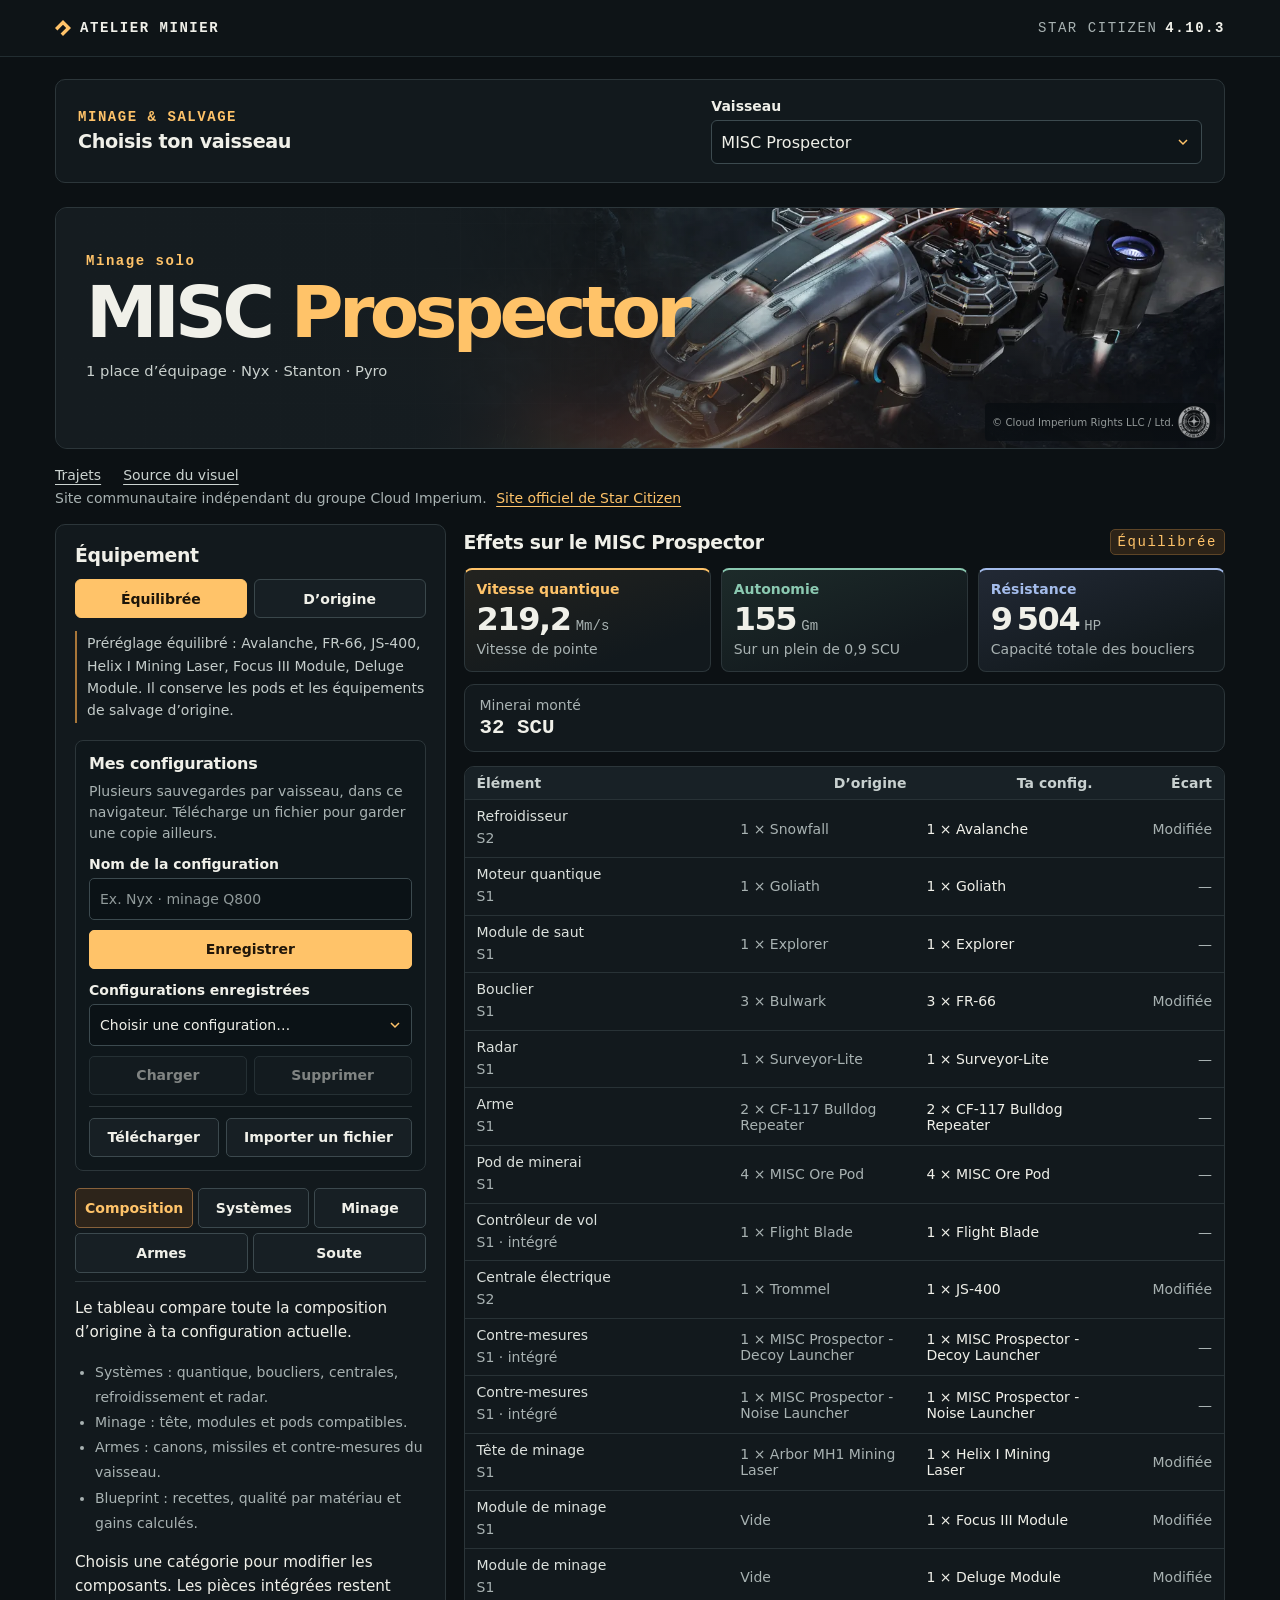
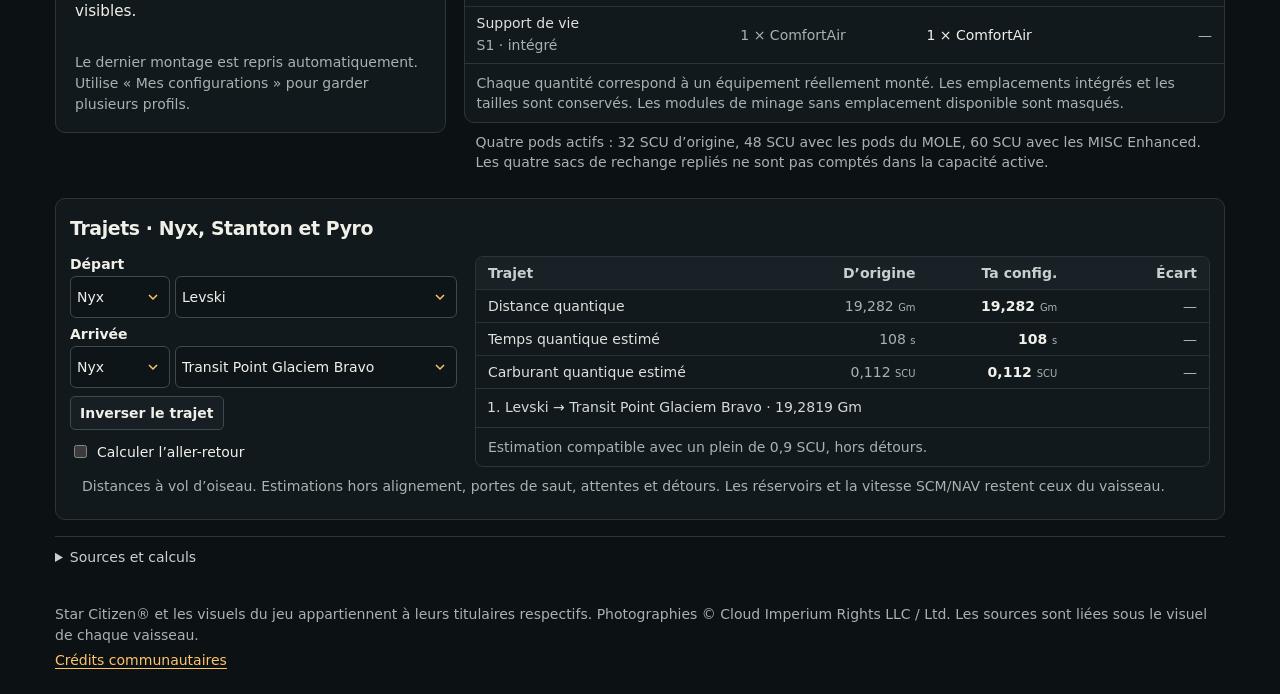
==== commit a0d887f8: "Unifier le sélecteur et compléter les modules de salvage Ajoute le même sélecteur des neuf vaisseaux" ====
--- a/flotte.html
+++ b/flotte.html
@@ -7,25 +7,27 @@
   <meta name="description" content="Configure les vaisseaux de minage et de salvage de Star Citizen. Compositions d’origine, composants compatibles, pods et blueprints.">
   <title>Atelier minier · Flotte de minage et salvage</title>
   <link rel="stylesheet" href="style.css?v=2">
-  <link rel="stylesheet" href="fleet-style.css?v=1">
+  <link rel="stylesheet" href="fleet-style.css?v=2">
   <link rel="stylesheet" href="configurations.css?v=1">
-  <script src="configurations.js?v=1" defer></script>
-  <script src="fleet-data.js?v=1" defer></script>
+  <link rel="stylesheet" href="ship-navigation.css?v=1">
+  <script src="ship-navigation.js?v=1" defer></script>
+  <script src="configurations.js?v=2" defer></script>
+  <script src="fleet-data.js?v=3" defer></script>
   <script src="fleet-model.js?v=1" defer></script>
-  <script src="fleet-app.js?v=2" defer></script>
+  <script src="fleet-app.js?v=4" defer></script>
 </head>
 <body>
   <header class="top"><div class="wrap top-inner"><div class="brand"><i aria-hidden="true"></i> ATELIER MINIER</div><div class="patch">STAR CITIZEN <strong>4.10.3</strong></div></div></header>
   <main class="wrap">
-    <section class="fleet-picker panel" aria-labelledby="fleet-title">
-      <div><p class="eyebrow">MINAGE &amp; SALVAGE</p><h2 id="fleet-title">Choisis ton vaisseau</h2></div>
-      <div class="field"><label for="ship-picker">Vaisseau</label><select id="ship-picker"><optgroup label="Minage"><option value="prospector">MISC Prospector</option><option value="golem">Drake Golem</option><option value="mole">ARGO MOLE</option></optgroup><optgroup label="Minage et salvage"><option value="hyun">Gatac Hyūn</option></optgroup><optgroup label="Salvage"><option value="vulture">Drake Vulture</option><option value="fortune">MISC Fortune</option><option value="salvation">RSI Salvation</option><option value="moth">ARGO MOTH</option><option value="reclaimer">Aegis Reclaimer</option></optgroup></select></div>
+    <section class="panel ship-picker" aria-labelledby="ship-picker-title">
+      <div><p class="eyebrow">MINAGE &amp; SALVAGE</p><h2 id="ship-picker-title">Choisis ton vaisseau</h2></div>
+      <div class="field"><label for="ship-picker">Vaisseau</label><select id="ship-picker"></select></div>
     </section>
     <section class="hero fleet-hero" aria-labelledby="ship-title">
       <div class="hero-image"><img id="ship-image" src="fleet-prospector.webp" alt="MISC Prospector en opération de minage" width="1280" height="768"><span class="visual-credit">© Cloud Imperium Rights LLC / Ltd.</span></div>
       <div class="hero-copy"><p class="eyebrow" id="ship-role">MINAGE SOLO</p><h1 id="ship-title">MISC <span>Prospector</span></h1><p class="hero-sub" id="ship-summary">Nyx · Stanton · Pyro</p></div>
     </section>
-    <nav class="page-links" aria-label="Navigation"><a href="index.html">ARGO MOLE</a><a href="hyun.html">Gatac Hyūn</a><a href="flotte.html" aria-current="page">Tous les vaisseaux</a><a href="#route">Trajets</a><a id="image-source" href="https://robertsspaceindustries.com/en/comm-link/transmission/18553-Alpha-317-Has-Launched" target="_blank" rel="noopener noreferrer">Source du visuel</a></nav>
+    <nav class="page-links" aria-label="Navigation"><a href="#route">Trajets</a><a id="image-source" href="https://robertsspaceindustries.com/en/comm-link/transmission/18553-Alpha-317-Has-Launched" target="_blank" rel="noopener noreferrer">Source du visuel</a></nav>
     <p class="fan-notice">Site communautaire indépendant du groupe Cloud Imperium. <a href="https://robertsspaceindustries.com/">Site officiel de Star Citizen</a></p>
     <div class="workspace">
       <section class="panel setup" aria-labelledby="setup-title">
@@ -62,7 +64,7 @@
           <h3 id="scraper-title">Comparer les modules de décapage</h3>
           <div class="field"><label for="scraper-comparison">Module à comparer</label><select id="scraper-comparison"></select></div>
           <div id="scraper-stats"></div>
-          <p class="panel-note">Comparaison du module seul. Un emplacement indiqué « intégré » dans la composition reste verrouillé. Le rendement réel dépend aussi de la tête, du vaisseau et de l’alignement sur la coque.</p>
+          <p class="panel-note">Comparaison du module seul, sans l’équiper. Pour modifier ton montage, utilise les sélecteurs de modules à gauche. Hart et Comer sont des variantes dédiées au Salvation ; elles restent ici consultables. Le rendement réel dépend aussi du vaisseau et de l’alignement sur la coque.</p>
         </section>
         <div class="panel comparison"><table><caption class="sr-only" id="comparison-caption">Configuration comparée au montage d’origine</caption><thead><tr><th id="comparison-label" scope="col">Élément</th><th scope="col">D’origine</th><th scope="col">Ta config.</th><th scope="col" id="delta-header">Écart</th></tr></thead><tbody id="comparison"></tbody></table><p class="panel-note" id="comparison-note"></p></div>
         <p class="panel-note" id="ship-notes"></p>
@@ -76,7 +78,7 @@
       </div><div class="route-results"><table><caption class="sr-only">Comparaison du trajet</caption><thead><tr><th scope="col">Trajet</th><th scope="col">D’origine</th><th scope="col">Ta config.</th><th scope="col">Écart</th></tr></thead><tbody id="route-comparison"></tbody></table><ol class="legs" id="legs"></ol><p class="panel-note" id="route-status"></p></div></div>
       <p class="panel-note">Distances à vol d’oiseau. Estimations hors alignement, portes de saut, attentes et détours. Les réservoirs et la vitesse SCM/NAV restent ceux du vaisseau.</p>
     </section>
-    <details class="sources"><summary>Sources et calculs</summary><div class="source-content"><p>Extraction des fichiers de Star Citizen 4.10.3, arrêtée à la révision indiquée. Les choix suivent la taille, les types et les attaches du montage d’origine. Les composants intégrés et les éléments S4 dédiés sont conservés.</p><p>La qualité des matériaux agit uniquement selon les courbes du blueprint répertorié. Une qualité 800 ne produit pas de bonus uniforme et n’augmente pas la capacité d’un pod dont la recette ne comporte aucun bonus de volume. Les prix et les lieux d’achat ne sont pas estimés.</p><p>La résistance affichée représente la capacité des boucliers, et l’intégrité d’une pièce ses points de vie. Elles ne prédisent pas à elles seules la survie du vaisseau. Le refroidissement et la puissance sont des capacités nominales, pas un bilan de consommation en situation.</p><ul><li><a id="ship-source" href="https://github.com/StarCitizenWiki/scunpacked-data/tree/f182b7f111279c9193df81927c9b4dbc8c4f3291">Montage d’origine et composants</a></li><li><a href="https://github.com/StarCitizenWiki/scunpacked-data/blob/f182b7f111279c9193df81927c9b4dbc8c4f3291/blueprints.json">Recettes et courbes de qualité</a></li><li><a href="https://robertsspaceindustries.com/en/ship-matrix">Fiches constructeur</a></li></ul></div></details>
+    <details class="sources"><summary>Sources et calculs</summary><div class="source-content"><p>Extraction des fichiers de Star Citizen 4.10.3, arrêtée à la révision indiquée. Les choix suivent la taille, les types et les attaches du montage d’origine. Les modules Baler interchangeables sont proposés selon la FAQ CIG. Les composants intégrés, les éléments S4 dédiés et les têtes et modules spécifiques du Salvation sont conservés.</p><p>La qualité des matériaux agit uniquement selon les courbes du blueprint répertorié. Une qualité 800 ne produit pas de bonus uniforme et n’augmente pas la capacité d’un pod dont la recette ne comporte aucun bonus de volume. Les prix et les lieux d’achat ne sont pas estimés.</p><p>La résistance affichée représente la capacité des boucliers, et l’intégrité d’une pièce ses points de vie. Elles ne prédisent pas à elles seules la survie du vaisseau. Le refroidissement et la puissance sont des capacités nominales, pas un bilan de consommation en situation.</p><ul><li><a id="ship-source" href="https://github.com/StarCitizenWiki/scunpacked-data/tree/f182b7f111279c9193df81927c9b4dbc8c4f3291">Montage d’origine et composants</a></li><li><a href="https://github.com/StarCitizenWiki/scunpacked-data/blob/f182b7f111279c9193df81927c9b4dbc8c4f3291/blueprints.json">Recettes et courbes de qualité</a></li><li><a href="https://robertsspaceindustries.com/en/comm-link/engineering/21011-Q-A-Argo-MOTH">Modules interchangeables Baler · FAQ CIG du MOTH</a></li><li><a href="https://robertsspaceindustries.com/en/comm-link/engineering/20881-Q-A-RSI-Salvation">Têtes et modules dédiés · FAQ CIG du Salvation</a></li><li><a href="https://robertsspaceindustries.com/en/ship-matrix">Fiches constructeur</a></li></ul></div></details>
     <footer class="fan-footer"><p>Star Citizen® et les visuels du jeu appartiennent à leurs titulaires respectifs. Photographies © Cloud Imperium Rights LLC / Ltd. Les sources sont liées sous le visuel de chaque vaisseau.</p><a href="https://support.robertsspaceindustries.com/hc/en-us/articles/360006895793-Star-Citizen-Fankit-and-Fandom-FAQ">Crédits communautaires</a></footer>
     <noscript><p>Active JavaScript pour sélectionner le vaisseau et comparer les composants.</p></noscript>
   </main>
--- a/fleet-style.css
+++ b/fleet-style.css
@@ -1,8 +1,5 @@
 body { font-size: 1rem; }
 .patch,.eyebrow,.mode,.brand,.page-links,.fan-notice,.fan-footer { font-size: .875rem; }
-.fleet-picker { margin-top: 22px; padding: 18px 22px; display: grid; grid-template-columns: 1fr minmax(230px, .8fr); gap: 20px; align-items: center; }
-.fleet-picker .eyebrow { margin-bottom: 5px; }
-.fleet-picker .field label { margin-bottom: 6px; }
 .fleet-hero { min-height: 240px; }
 .fleet-hero .hero-copy { padding-block: 45px; min-height: 240px; }
 .fleet-hero h1 { font-size: clamp(2.8rem,6vw,4.5rem); max-width: 60%; }
@@ -45,5 +42,5 @@
 .sources { font-size: .875rem; }
 .route-results { min-width: 0; }.route-fields { grid-template-columns: 100px minmax(0,1fr); }
 @media(max-width:900px) { .workspace { grid-template-columns: minmax(275px,1fr) minmax(0,1.5fr); }.route-layout { grid-template-columns: 1fr; } }
-@media(max-width:700px) { .workspace { grid-template-columns: 1fr; }.fleet-picker { grid-template-columns: 1fr; padding: 16px; gap: 12px; }.fleet-hero .hero-copy { padding: 26px 18px; min-height: 230px; }.fleet-hero h1 { max-width: 70%; font-size: 2.9rem; }.fleet-hero .hero-sub { max-width: 70%; }.fleet-hero .hero-image { inset-inline-start: 18%; }.metrics { grid-template-columns: repeat(3,minmax(0,1fr)); }.metric { padding: 10px 8px; }.metric div,.metric h3 { font-size: .875rem; }.comparison th:first-child { width: 31%; }.comparison th:last-child { width: 16%; }th,td { padding: 9px 5px; }.route { padding: 13px; } }
+@media(max-width:700px) { .workspace { grid-template-columns: 1fr; }.fleet-hero .hero-copy { padding: 26px 18px; min-height: 230px; }.fleet-hero h1 { max-width: 70%; font-size: 2.9rem; }.fleet-hero .hero-sub { max-width: 70%; }.fleet-hero .hero-image { inset-inline-start: 18%; }.metrics { grid-template-columns: repeat(3,minmax(0,1fr)); }.metric { padding: 10px 8px; }.metric div,.metric h3 { font-size: .875rem; }.comparison th:first-child { width: 31%; }.comparison th:last-child { width: 16%; }th,td { padding: 9px 5px; }.route { padding: 13px; } }
 @media(max-width:420px) { .metrics { grid-template-columns: 1fr; }.metric p strong { font-size: 1.8rem; }.metric p { margin-bottom: 4px; }.fleet-hero .hero-sub { max-width: 80%; }.fleet-hero h1 { max-width: 85%; }.comparison th:last-child,.comparison td:last-child { padding-right: 6px; }.comparison th:first-child { padding-left: 7px; } }
--- a/ship-navigation.css
+++ b/ship-navigation.css
@@ -0,0 +1,7 @@
+.ship-picker { margin: 22px 0 18px; padding: 18px 22px; display: grid; grid-template-columns: 1fr minmax(230px,.8fr); gap: 20px; align-items: center; }
+.ship-picker .eyebrow { margin: 0 0 5px; }
+.ship-picker h2 { margin: 0; font-size: 1.2rem; }
+.ship-picker .field { min-width: 0; margin: 0; }
+.ship-picker .field label { margin-bottom: 6px; font-size: .875rem; }
+.ship-picker .field select { width: 100%; min-height: 44px; font-size: 1rem; padding-right: 32px; appearance: none; background-image: url("data:image/svg+xml,%3Csvg xmlns='http://www.w3.org/2000/svg' viewBox='0 0 16 16'%3E%3Cpath d='m4 6 4 4 4-4' stroke='%23ffc369' stroke-width='1.5' fill='none'/%3E%3C/svg%3E"); background-size: 16px; background-position: right 10px center; background-repeat: no-repeat; }
+@media(max-width:700px) { .ship-picker { grid-template-columns: 1fr; padding: 16px; gap: 12px; } }
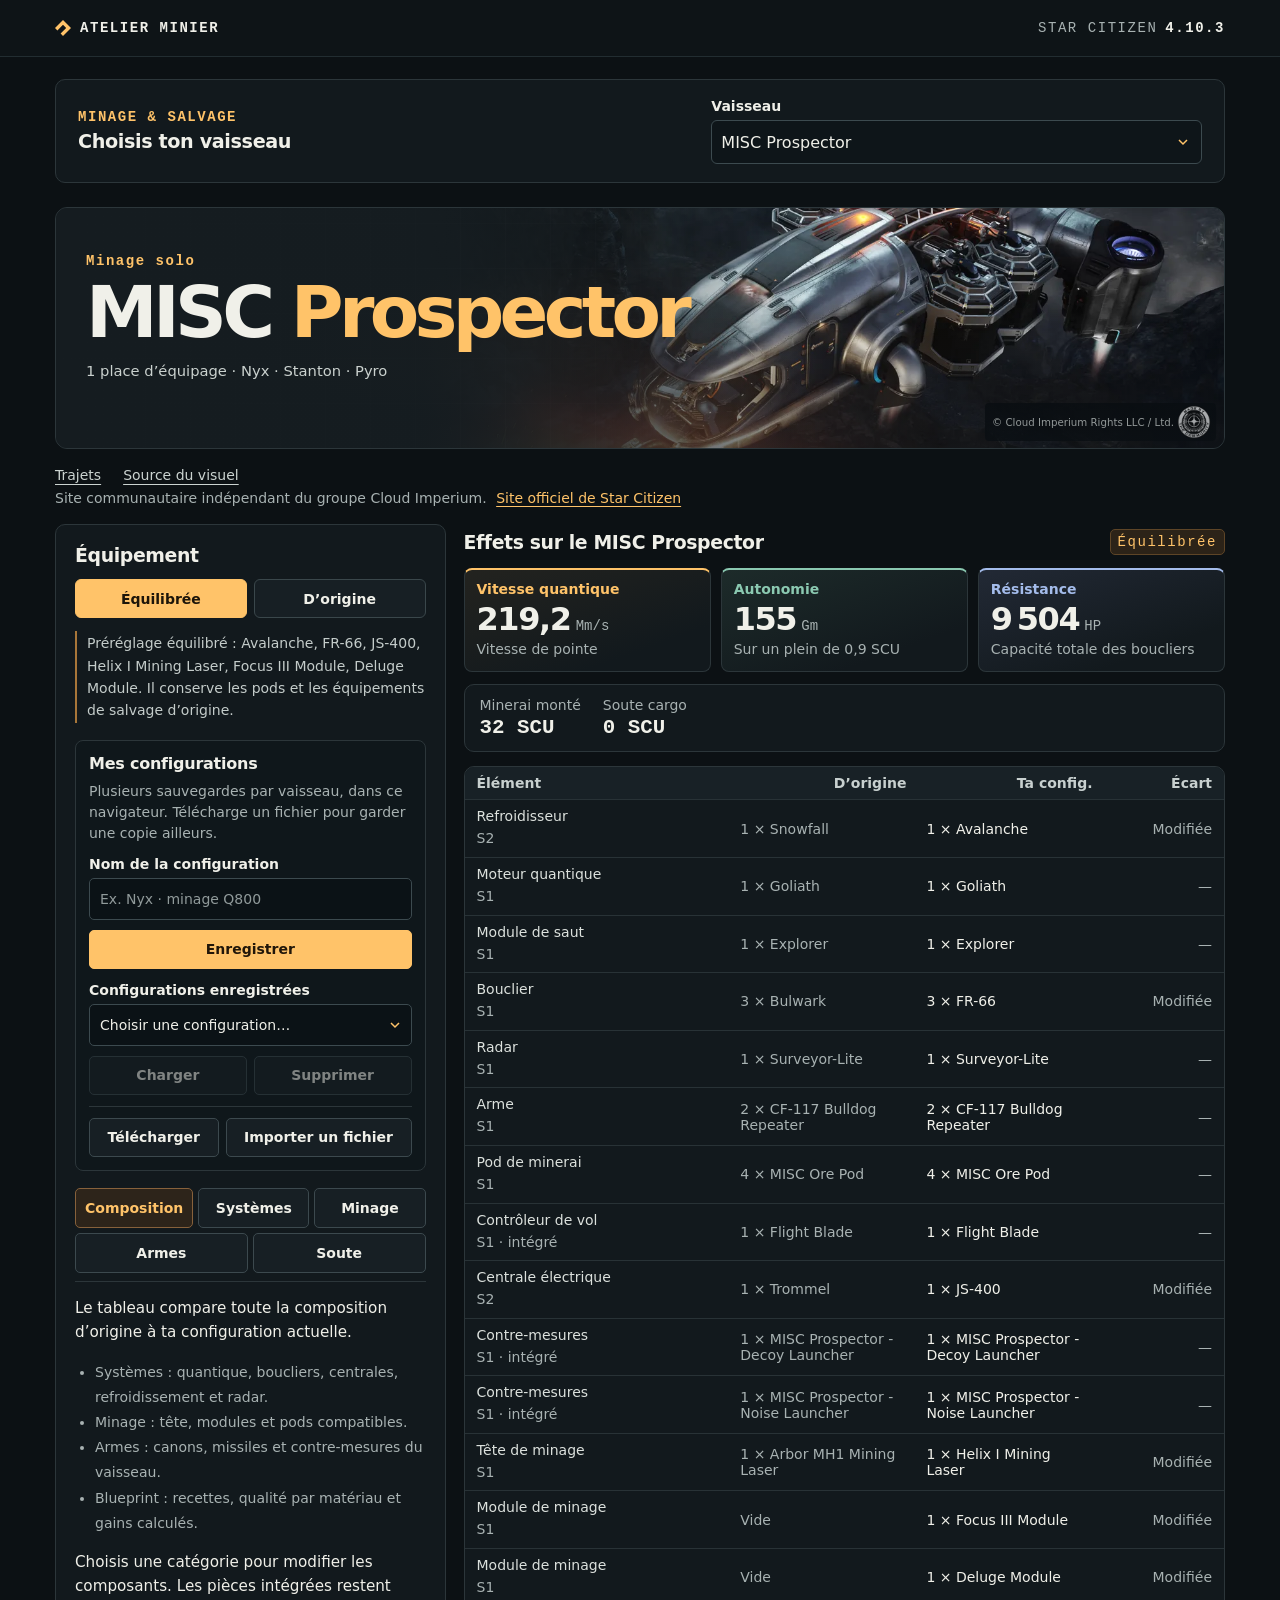
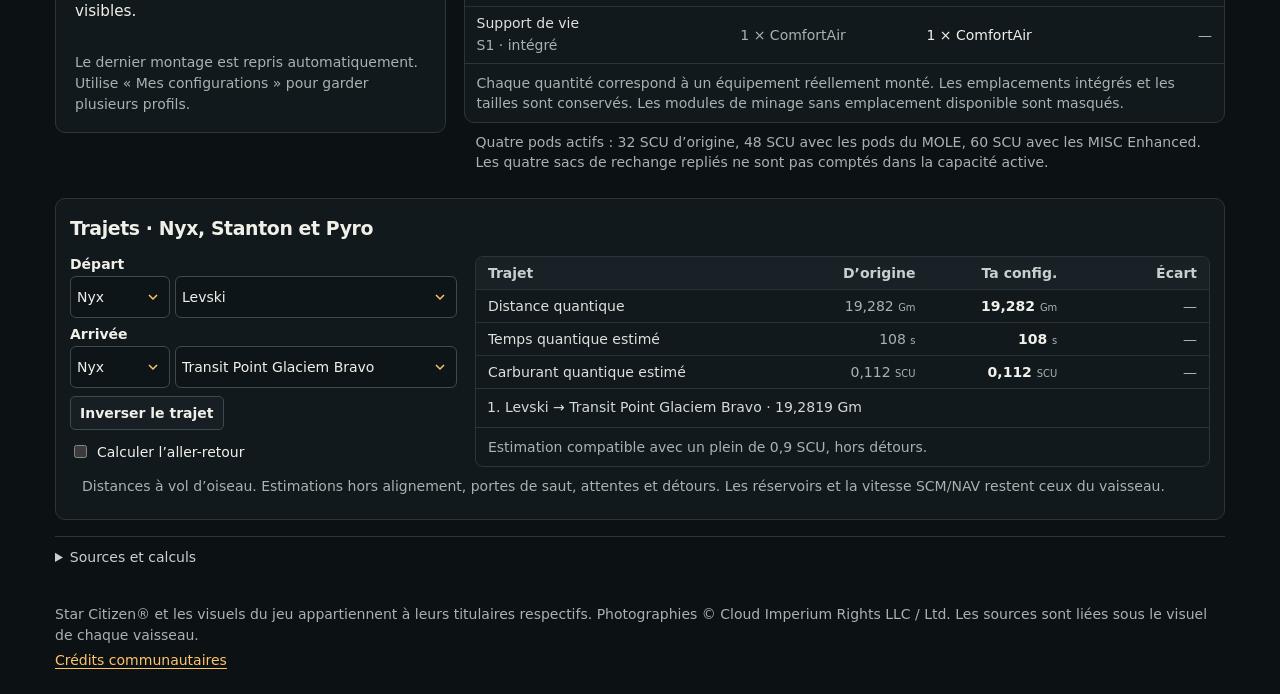
==== commit 195ce841: "Afficher les capacités sur tous les vaisseaux Partage le panneau de capacités industrielles entre le" ====
--- a/flotte.html
+++ b/flotte.html
@@ -7,14 +7,16 @@
   <meta name="description" content="Configure les vaisseaux de minage et de salvage de Star Citizen. Compositions d’origine, composants compatibles, pods et blueprints.">
   <title>Atelier minier · Flotte de minage et salvage</title>
   <link rel="stylesheet" href="style.css?v=2">
-  <link rel="stylesheet" href="fleet-style.css?v=2">
+  <link rel="stylesheet" href="fleet-style.css?v=3">
   <link rel="stylesheet" href="configurations.css?v=1">
   <link rel="stylesheet" href="ship-navigation.css?v=1">
+  <link rel="stylesheet" href="capacity-summary.css?v=1">
+  <script src="capacity-summary.js?v=1" defer></script>
   <script src="ship-navigation.js?v=1" defer></script>
   <script src="configurations.js?v=2" defer></script>
   <script src="fleet-data.js?v=3" defer></script>
   <script src="fleet-model.js?v=1" defer></script>
-  <script src="fleet-app.js?v=4" defer></script>
+  <script src="fleet-app.js?v=5" defer></script>
 </head>
 <body>
   <header class="top"><div class="wrap top-inner"><div class="brand"><i aria-hidden="true"></i> ATELIER MINIER</div><div class="patch">STAR CITIZEN <strong>4.10.3</strong></div></div></header>
--- a/fleet-style.css
+++ b/fleet-style.css
@@ -16,9 +16,6 @@
 .equipment-tabs button { flex-basis: 29%; min-height: 40px; }
 .save-state { color: var(--muted); margin: 14px 0 0; line-height: 1.5; }
 .recommendation { line-height: 1.6; }
-.industrial-summary { padding: 12px 15px; display: flex; flex-wrap: wrap; gap: 10px 22px; margin-bottom: 14px; }
-.industrial-summary div { font-size: .875rem; color: var(--muted); }
-.industrial-summary strong { color: var(--text); display: block; margin-top: 3px; font: 650 1.3rem var(--mono); }
 .comparison th:first-child { width: 35%; }
 .comparison th:last-child { width: 16%; }
 .comparison td { overflow-wrap: anywhere; }
--- a/capacity-summary.css
+++ b/capacity-summary.css
@@ -0,0 +1,3 @@
+.industrial-summary { padding: 12px 15px; display: flex; flex-wrap: wrap; gap: 10px 22px; margin-bottom: 14px; }
+.industrial-summary div { font-size: .875rem; color: var(--muted); }
+.industrial-summary strong { color: var(--text); display: block; margin-top: 3px; font: 650 1.3rem var(--mono); }
